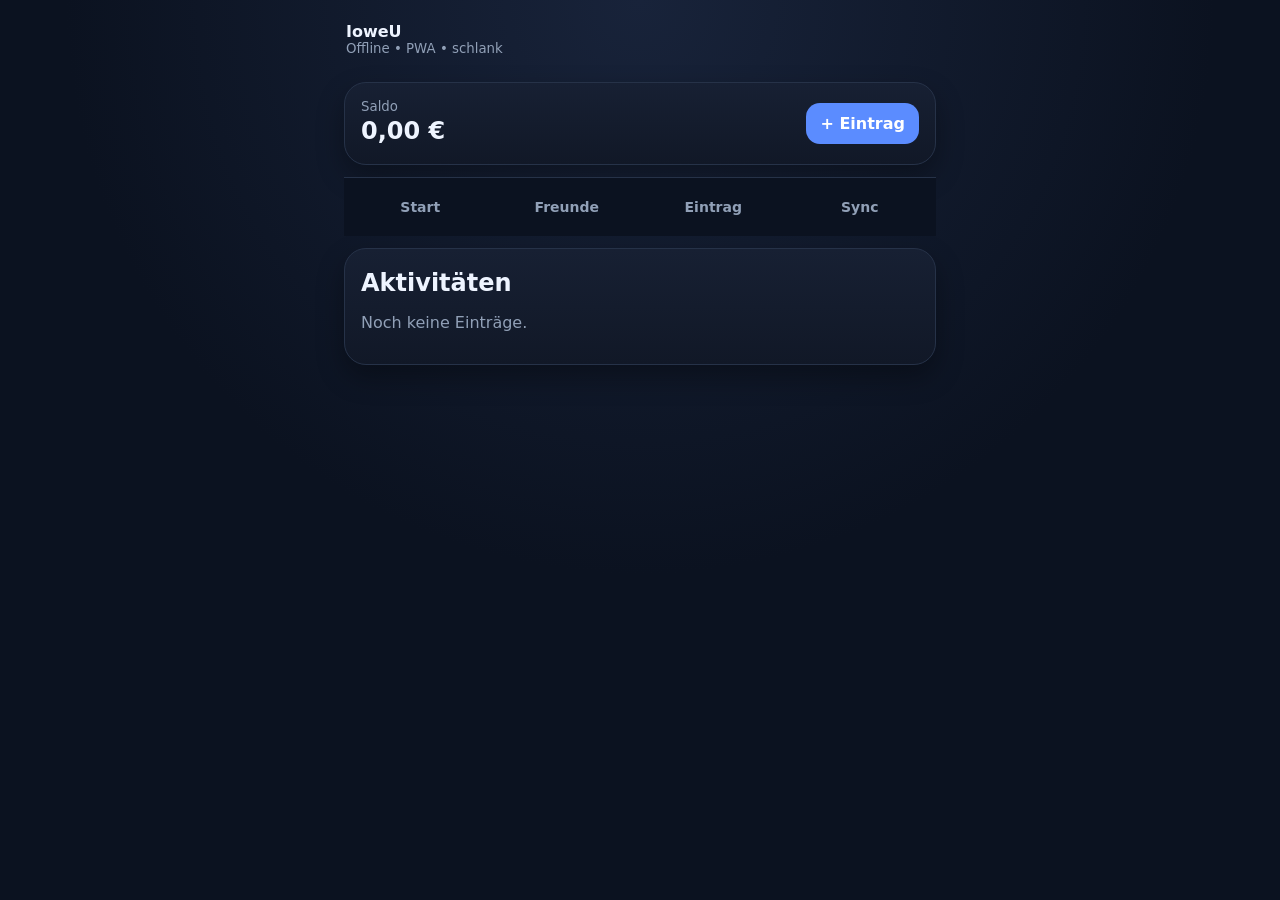
==== index.html @ ce8bedd4 "Convert to GitHub Pages" ====
<!doctype html><html lang="de"><head><meta charset="utf-8"><meta name="viewport" content="width=device-width,initial-scale=1,viewport-fit=cover"><meta name="theme-color" content="#0b1220"><link rel="manifest" href="/manifest.webmanifest"><title>IoweU</title><link rel="stylesheet" href="style.css"></head><body><main class="app"><header><div><b>IoweU</b><small>Offline • PWA • schlank</small></div><button id="install" hidden>Installieren</button></header><section class="card hero"><div><small>Saldo</small><h1 id="saldo">0,00 €</h1></div><button onclick="tab('add')">+ Eintrag</button></section><nav><button onclick="tab('home')">Start</button><button onclick="tab('people')">Freunde</button><button onclick="tab('add')">Eintrag</button><button onclick="tab('sync')">Sync</button></nav><section id="home" class="view"></section><section id="people" class="view hide"></section><section id="add" class="view hide"></section><section id="sync" class="view hide"></section></main><script src="app.js"></script></body></html>
---- style.css ----
:root{--bg:#0b1220;--card:#111827;--card2:#172033;--txt:#eef4ff;--mut:#91a0b7;--pri:#5b8cff;--ok:#26d07c;--bad:#ff6b6b;--line:#263248}*{box-sizing:border-box}body{margin:0;background:radial-gradient(circle at top,#18233a,#0b1220 52%);color:var(--txt);font-family:system-ui,-apple-system,Segoe UI,Roboto,sans-serif}.app{max-width:620px;margin:auto;min-height:100vh;padding:14px 14px 82px}header{display:flex;justify-content:space-between;align-items:center;padding:8px 2px 14px}small{color:var(--mut);display:block}button,input,select,textarea{font:inherit}button{border:0;border-radius:14px;background:var(--pri);color:white;padding:11px 14px;font-weight:700}button.ghost{background:#22304a}.danger{background:var(--bad)}.card{background:linear-gradient(180deg,var(--card2),var(--card));border:1px solid var(--line);border-radius:22px;padding:16px;margin:12px 0;box-shadow:0 12px 28px #0005}.hero{display:flex;align-items:center;justify-content:space-between}h1,h2,h3{margin:.2rem 0}.row{display:flex;gap:8px}.row>*{flex:1}input,select,textarea{width:100%;margin:6px 0 10px;padding:12px;border-radius:14px;border:1px solid var(--line);background:#0d1525;color:var(--txt)}textarea{min-height:96px}nav{position:fixed;left:0;right:0;bottom:0;background:#0b1220e8;backdrop-filter:blur(10px);border-top:1px solid var(--line);display:flex;justify-content:center;gap:6px;padding:9px}nav button{background:transparent;color:var(--mut);font-size:13px;padding:10px}.hide{display:none}.item{border-top:1px solid var(--line);padding:12px 0}.pill{display:inline-block;border:1px solid var(--line);border-radius:99px;padding:3px 8px;color:var(--mut);font-size:12px}.ok{color:var(--ok)}.bad{color:var(--bad)}.mut{color:var(--mut)}pre{white-space:pre-wrap;word-break:break-word;background:#08101d;border:1px solid var(--line);border-radius:14px;padding:12px;max-height:220px;overflow:auto}.actions{display:flex;gap:8px;flex-wrap:wrap}.actions button{flex:1;min-width:130px}

/* NAV FIX */
nav{position:sticky;top:0;z-index:999;display:grid!important;grid-template-columns:repeat(4,1fr);gap:6px;margin:12px 0;padding:6px;background:#0b1220}nav button{display:block!important;min-height:46px;font-size:14px}
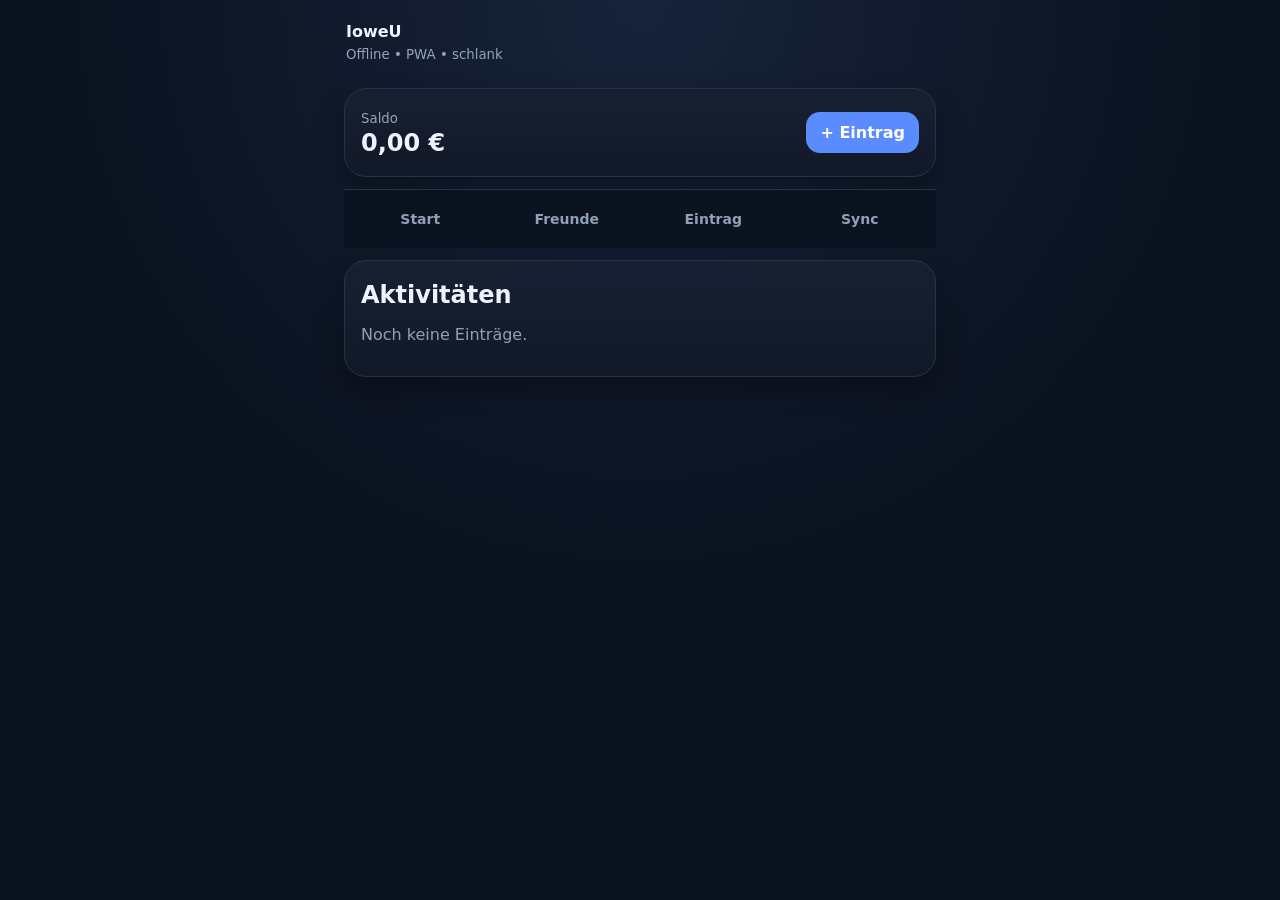
==== commit ef3aaac0: "fix(pwa): align static pages asset paths" ====
--- a/index.html
+++ b/index.html
@@ -1 +1 @@
-<!doctype html><html lang="de"><head><meta charset="utf-8"><meta name="viewport" content="width=device-width,initial-scale=1,viewport-fit=cover"><meta name="theme-color" content="#0b1220"><link rel="manifest" href="/manifest.webmanifest"><title>IoweU</title><link rel="stylesheet" href="style.css"></head><body><main class="app"><header><div><b>IoweU</b><small>Offline • PWA • schlank</small></div><button id="install" hidden>Installieren</button></header><section class="card hero"><div><small>Saldo</small><h1 id="saldo">0,00 €</h1></div><button onclick="tab('add')">+ Eintrag</button></section><nav><button onclick="tab('home')">Start</button><button onclick="tab('people')">Freunde</button><button onclick="tab('add')">Eintrag</button><button onclick="tab('sync')">Sync</button></nav><section id="home" class="view"></section><section id="people" class="view hide"></section><section id="add" class="view hide"></section><section id="sync" class="view hide"></section></main><script src="app.js"></script></body></html>
+<!doctype html><html lang="de"><head><meta charset="utf-8"><meta name="viewport" content="width=device-width,initial-scale=1,viewport-fit=cover"><meta name="theme-color" content="#0b1220"><link rel="manifest" href="manifest.webmanifest"><title>IoweU</title><link rel="stylesheet" href="style.css"></head><body><main class="app"><header><div><b>IoweU</b><small>Offline • PWA • schlank</small></div><button id="install" hidden>Installieren</button></header><section class="card hero"><div><small>Saldo</small><h1 id="saldo">0,00 €</h1></div><button onclick="tab('add')">+ Eintrag</button></section><nav><button onclick="tab('home')">Start</button><button onclick="tab('people')">Freunde</button><button onclick="tab('add')">Eintrag</button><button onclick="tab('sync')">Sync</button></nav><section id="home" class="view"></section><section id="people" class="view hide"></section><section id="add" class="view hide"></section><section id="sync" class="view hide"></section></main><script src="app.js"></script></body></html>
--- a/style.css
+++ b/style.css
@@ -2,3 +2,5 @@
 
 /* NAV FIX */
 nav{position:sticky;top:0;z-index:999;display:grid!important;grid-template-columns:repeat(4,1fr);gap:6px;margin:12px 0;padding:6px;background:#0b1220}nav button{display:block!important;min-height:46px;font-size:14px}
+
+.arrow{align-self:center;font-size:22px;font-weight:800;color:#60a5fa}.target{align-self:center;padding:12px;border-radius:12px;background:#111827;color:#e5e7eb;font-weight:700}label{display:block;margin:8px 0 5px;color:#93c5fd;font-size:13px;font-weight:700}small{display:block;margin-top:6px;color:#94a3b8}
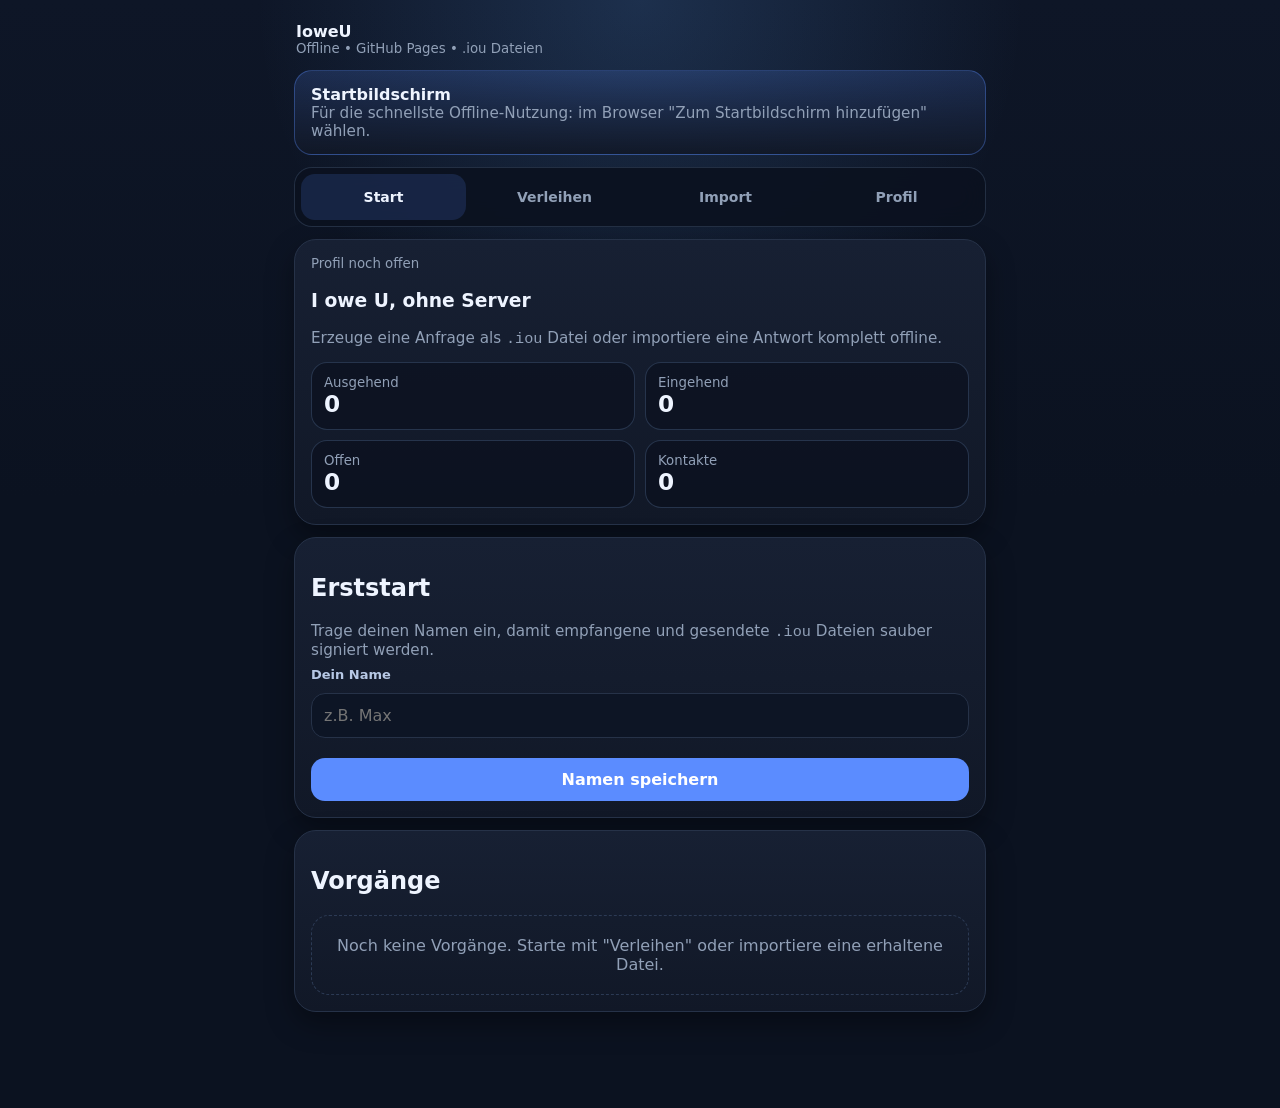
==== commit 534e48a5: "feat(iou): add offline request response workflow" ====
--- a/index.html
+++ b/index.html
@@ -1 +1,38 @@
-<!doctype html><html lang="de"><head><meta charset="utf-8"><meta name="viewport" content="width=device-width,initial-scale=1,viewport-fit=cover"><meta name="theme-color" content="#0b1220"><link rel="manifest" href="manifest.webmanifest"><title>IoweU</title><link rel="stylesheet" href="style.css"></head><body><main class="app"><header><div><b>IoweU</b><small>Offline • PWA • schlank</small></div><button id="install" hidden>Installieren</button></header><section class="card hero"><div><small>Saldo</small><h1 id="saldo">0,00 €</h1></div><button onclick="tab('add')">+ Eintrag</button></section><nav><button onclick="tab('home')">Start</button><button onclick="tab('people')">Freunde</button><button onclick="tab('add')">Eintrag</button><button onclick="tab('sync')">Sync</button></nav><section id="home" class="view"></section><section id="people" class="view hide"></section><section id="add" class="view hide"></section><section id="sync" class="view hide"></section></main><script src="app.js"></script></body></html>
+<!doctype html>
+<html lang="de">
+<head>
+  <meta charset="utf-8">
+  <meta name="viewport" content="width=device-width,initial-scale=1,viewport-fit=cover">
+  <meta name="theme-color" content="#0b1220">
+  <link rel="manifest" href="manifest.webmanifest">
+  <title>IoweU</title>
+  <link rel="stylesheet" href="style.css">
+</head>
+<body>
+  <main class="app">
+    <header class="topbar">
+      <div>
+        <b>IoweU</b>
+        <small>Offline • GitHub Pages • .iou Dateien</small>
+      </div>
+      <button id="install" hidden>Installieren</button>
+    </header>
+
+    <section id="install-banner" class="banner hide"></section>
+
+    <nav class="tabs" aria-label="Navigation">
+      <button type="button" data-view="start">Start</button>
+      <button type="button" data-view="lend">Verleihen</button>
+      <button type="button" data-view="import">Import</button>
+      <button type="button" data-view="profile">Profil</button>
+    </nav>
+
+    <section id="view-start" class="view"></section>
+    <section id="view-lend" class="view hide"></section>
+    <section id="view-import" class="view hide"></section>
+    <section id="view-profile" class="view hide"></section>
+  </main>
+
+  <script src="app.js"></script>
+</body>
+</html>
--- a/style.css
+++ b/style.css
@@ -1,6 +1,310 @@
-:root{--bg:#0b1220;--card:#111827;--card2:#172033;--txt:#eef4ff;--mut:#91a0b7;--pri:#5b8cff;--ok:#26d07c;--bad:#ff6b6b;--line:#263248}*{box-sizing:border-box}body{margin:0;background:radial-gradient(circle at top,#18233a,#0b1220 52%);color:var(--txt);font-family:system-ui,-apple-system,Segoe UI,Roboto,sans-serif}.app{max-width:620px;margin:auto;min-height:100vh;padding:14px 14px 82px}header{display:flex;justify-content:space-between;align-items:center;padding:8px 2px 14px}small{color:var(--mut);display:block}button,input,select,textarea{font:inherit}button{border:0;border-radius:14px;background:var(--pri);color:white;padding:11px 14px;font-weight:700}button.ghost{background:#22304a}.danger{background:var(--bad)}.card{background:linear-gradient(180deg,var(--card2),var(--card));border:1px solid var(--line);border-radius:22px;padding:16px;margin:12px 0;box-shadow:0 12px 28px #0005}.hero{display:flex;align-items:center;justify-content:space-between}h1,h2,h3{margin:.2rem 0}.row{display:flex;gap:8px}.row>*{flex:1}input,select,textarea{width:100%;margin:6px 0 10px;padding:12px;border-radius:14px;border:1px solid var(--line);background:#0d1525;color:var(--txt)}textarea{min-height:96px}nav{position:fixed;left:0;right:0;bottom:0;background:#0b1220e8;backdrop-filter:blur(10px);border-top:1px solid var(--line);display:flex;justify-content:center;gap:6px;padding:9px}nav button{background:transparent;color:var(--mut);font-size:13px;padding:10px}.hide{display:none}.item{border-top:1px solid var(--line);padding:12px 0}.pill{display:inline-block;border:1px solid var(--line);border-radius:99px;padding:3px 8px;color:var(--mut);font-size:12px}.ok{color:var(--ok)}.bad{color:var(--bad)}.mut{color:var(--mut)}pre{white-space:pre-wrap;word-break:break-word;background:#08101d;border:1px solid var(--line);border-radius:14px;padding:12px;max-height:220px;overflow:auto}.actions{display:flex;gap:8px;flex-wrap:wrap}.actions button{flex:1;min-width:130px}
-
-/* NAV FIX */
-nav{position:sticky;top:0;z-index:999;display:grid!important;grid-template-columns:repeat(4,1fr);gap:6px;margin:12px 0;padding:6px;background:#0b1220}nav button{display:block!important;min-height:46px;font-size:14px}
-
-.arrow{align-self:center;font-size:22px;font-weight:800;color:#60a5fa}.target{align-self:center;padding:12px;border-radius:12px;background:#111827;color:#e5e7eb;font-weight:700}label{display:block;margin:8px 0 5px;color:#93c5fd;font-size:13px;font-weight:700}small{display:block;margin-top:6px;color:#94a3b8}
+:root {
+  --bg: #0b1220;
+  --bg-soft: #10192d;
+  --card: #111827;
+  --card2: #172033;
+  --txt: #eef4ff;
+  --mut: #91a0b7;
+  --pri: #5b8cff;
+  --pri-soft: rgba(91, 140, 255, 0.18);
+  --ok: #26d07c;
+  --bad: #ff6b6b;
+  --line: #263248;
+  --line-strong: #33435f;
+}
+
+* {
+  box-sizing: border-box;
+}
+
+html {
+  color-scheme: dark;
+}
+
+body {
+  margin: 0;
+  background:
+    radial-gradient(circle at top, rgba(96, 165, 250, 0.18), transparent 30%),
+    linear-gradient(180deg, #0e1627, var(--bg) 45%);
+  color: var(--txt);
+  font-family: system-ui, -apple-system, BlinkMacSystemFont, "Segoe UI", sans-serif;
+}
+
+button,
+input,
+select,
+textarea {
+  font: inherit;
+}
+
+button {
+  border: 0;
+  border-radius: 14px;
+  background: var(--pri);
+  color: white;
+  padding: 12px 15px;
+  font-weight: 700;
+}
+
+button.ghost {
+  background: #22304a;
+}
+
+button.danger {
+  background: var(--bad);
+}
+
+button.secondary {
+  background: var(--pri-soft);
+  color: #cfe0ff;
+  border: 1px solid rgba(91, 140, 255, 0.28);
+}
+
+input,
+select,
+textarea {
+  width: 100%;
+  margin: 6px 0 10px;
+  padding: 12px;
+  border-radius: 14px;
+  border: 1px solid var(--line);
+  background: #0d1525;
+  color: var(--txt);
+}
+
+textarea {
+  min-height: 130px;
+  resize: vertical;
+}
+
+label {
+  display: block;
+  margin: 8px 0 5px;
+  color: #b7c8e5;
+  font-size: 13px;
+  font-weight: 700;
+}
+
+small {
+  color: var(--mut);
+  display: block;
+}
+
+.app {
+  max-width: 720px;
+  margin: 0 auto;
+  min-height: 100vh;
+  padding: 14px 14px 86px;
+}
+
+.topbar {
+  display: flex;
+  justify-content: space-between;
+  align-items: center;
+  gap: 12px;
+  padding: 8px 2px 14px;
+}
+
+.banner {
+  background: linear-gradient(180deg, rgba(91, 140, 255, 0.18), rgba(17, 24, 39, 0.92));
+  border: 1px solid rgba(91, 140, 255, 0.35);
+  border-radius: 18px;
+  padding: 14px 16px;
+  margin: 0 0 12px;
+}
+
+.tabs {
+  position: sticky;
+  top: 0;
+  z-index: 10;
+  display: grid;
+  grid-template-columns: repeat(4, 1fr);
+  gap: 6px;
+  margin: 12px 0;
+  padding: 6px;
+  background: rgba(11, 18, 32, 0.92);
+  backdrop-filter: blur(12px);
+  border: 1px solid rgba(38, 50, 72, 0.9);
+  border-radius: 18px;
+}
+
+.tabs button {
+  background: transparent;
+  color: var(--mut);
+  min-height: 46px;
+  font-size: 14px;
+  padding: 10px;
+}
+
+.tabs button.active {
+  background: rgba(91, 140, 255, 0.16);
+  color: var(--txt);
+}
+
+.hide {
+  display: none;
+}
+
+.card {
+  background: linear-gradient(180deg, var(--card2), var(--card));
+  border: 1px solid var(--line);
+  border-radius: 22px;
+  padding: 16px;
+  margin: 12px 0;
+  box-shadow: 0 12px 28px rgba(0, 0, 0, 0.35);
+}
+
+.hero {
+  display: grid;
+  gap: 14px;
+}
+
+.hero-grid {
+  display: grid;
+  gap: 10px;
+  grid-template-columns: repeat(2, minmax(0, 1fr));
+}
+
+.metric {
+  background: rgba(9, 15, 28, 0.58);
+  border: 1px solid rgba(51, 67, 95, 0.7);
+  border-radius: 16px;
+  padding: 12px;
+}
+
+.metric-value {
+  font-size: 1.45rem;
+  font-weight: 800;
+}
+
+.row {
+  display: flex;
+  gap: 10px;
+}
+
+.row > * {
+  flex: 1;
+}
+
+.stack {
+  display: grid;
+  gap: 10px;
+}
+
+.actions {
+  display: flex;
+  gap: 8px;
+  flex-wrap: wrap;
+}
+
+.actions button {
+  flex: 1 1 150px;
+}
+
+.list {
+  display: grid;
+  gap: 12px;
+}
+
+.item {
+  border: 1px solid rgba(51, 67, 95, 0.8);
+  border-radius: 18px;
+  padding: 14px;
+  background: rgba(9, 15, 28, 0.42);
+}
+
+.item-head {
+  display: flex;
+  justify-content: space-between;
+  align-items: flex-start;
+  gap: 10px;
+}
+
+.route {
+  font-size: 1.05rem;
+  font-weight: 800;
+}
+
+.code {
+  display: inline-block;
+  margin-top: 6px;
+  padding: 5px 9px;
+  border-radius: 999px;
+  background: rgba(91, 140, 255, 0.12);
+  border: 1px solid rgba(91, 140, 255, 0.3);
+  color: #cfe0ff;
+  font-size: 12px;
+  letter-spacing: 0.08em;
+}
+
+.pill {
+  display: inline-block;
+  border: 1px solid var(--line);
+  border-radius: 999px;
+  padding: 3px 8px;
+  color: var(--mut);
+  font-size: 12px;
+}
+
+.pill.ok {
+  border-color: rgba(38, 208, 124, 0.35);
+  color: #8bf0bf;
+}
+
+.pill.bad {
+  border-color: rgba(255, 107, 107, 0.35);
+  color: #ffb1b1;
+}
+
+.pill.info {
+  border-color: rgba(91, 140, 255, 0.28);
+  color: #cfe0ff;
+}
+
+.mut {
+  color: var(--mut);
+}
+
+.empty {
+  border: 1px dashed rgba(51, 67, 95, 0.8);
+  border-radius: 18px;
+  padding: 20px 14px;
+  color: var(--mut);
+  text-align: center;
+}
+
+.preview {
+  background: rgba(7, 12, 22, 0.7);
+  border: 1px solid rgba(51, 67, 95, 0.7);
+  border-radius: 18px;
+  padding: 14px;
+}
+
+.export-box {
+  white-space: pre-wrap;
+  word-break: break-word;
+  background: #08101d;
+  border: 1px solid var(--line);
+  border-radius: 14px;
+  padding: 12px;
+  max-height: 240px;
+  overflow: auto;
+}
+
+.hint {
+  margin: 0;
+  color: var(--mut);
+  font-size: 0.95rem;
+}
+
+@media (max-width: 560px) {
+  .hero-grid,
+  .row {
+    grid-template-columns: 1fr;
+    flex-direction: column;
+  }
+
+  .tabs button {
+    font-size: 13px;
+  }
+}
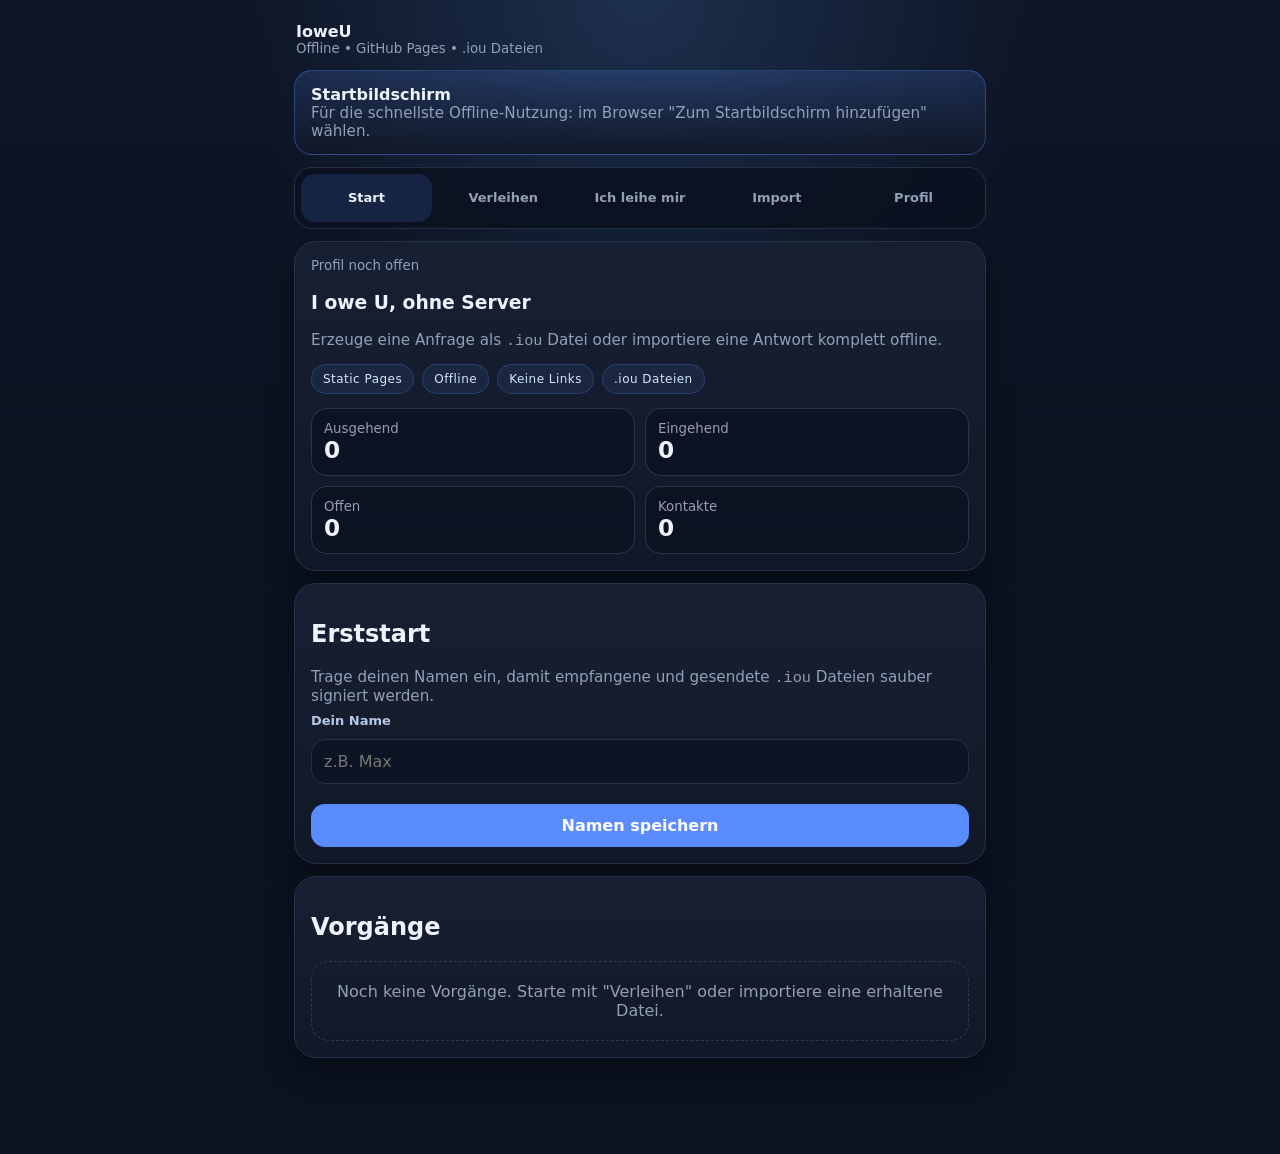
==== commit 93d086af: "fix(nav): promote borrow flow to main tabs" ====
--- a/index.html
+++ b/index.html
@@ -22,7 +22,8 @@
 
     <nav class="tabs" aria-label="Navigation">
       <button type="button" data-view="start">Start</button>
-      <button type="button" data-view="lend">Verleihen</button>
+      <button type="button" data-action="open-lend" data-role="lend">Verleihen</button>
+      <button type="button" data-action="open-lend" data-role="borrow">Ich leihe mir</button>
       <button type="button" data-view="import">Import</button>
       <button type="button" data-view="profile">Profil</button>
     </nav>
--- a/style.css
+++ b/style.css
@@ -118,7 +118,7 @@
   top: 0;
   z-index: 10;
   display: grid;
-  grid-template-columns: repeat(4, 1fr);
+  grid-template-columns: repeat(5, 1fr);
   gap: 6px;
   margin: 12px 0;
   padding: 6px;
@@ -131,9 +131,11 @@
 .tabs button {
   background: transparent;
   color: var(--mut);
-  min-height: 46px;
-  font-size: 14px;
-  padding: 10px;
+  min-height: 48px;
+  font-size: 13px;
+  padding: 8px 6px;
+  line-height: 1.2;
+  text-wrap: balance;
 }
 
 .tabs button.active {
@@ -159,6 +161,24 @@
   gap: 14px;
 }
 
+.chip-row {
+  display: flex;
+  flex-wrap: wrap;
+  gap: 8px;
+}
+
+.chip {
+  display: inline-flex;
+  align-items: center;
+  padding: 7px 11px;
+  border-radius: 999px;
+  border: 1px solid rgba(91, 140, 255, 0.24);
+  background: rgba(91, 140, 255, 0.09);
+  color: #d6e5ff;
+  font-size: 12px;
+  letter-spacing: 0.04em;
+}
+
 .hero-grid {
   display: grid;
   gap: 10px;
@@ -186,9 +206,43 @@
   flex: 1;
 }
 
+.contact-submit {
+  display: flex;
+  align-items: end;
+}
+
+.contact-submit button {
+  width: 100%;
+}
+
 .stack {
   display: grid;
   gap: 10px;
+}
+
+.step-grid {
+  display: grid;
+  grid-template-columns: repeat(4, minmax(0, 1fr));
+  gap: 8px;
+}
+
+.step-card {
+  display: grid;
+  gap: 3px;
+  padding: 10px;
+  border-radius: 14px;
+  background: rgba(8, 14, 26, 0.6);
+  border: 1px solid rgba(51, 67, 95, 0.8);
+}
+
+.step-card strong {
+  color: #dbe7ff;
+  font-size: 1rem;
+}
+
+.step-card span {
+  color: var(--mut);
+  font-size: 12px;
 }
 
 .actions {
@@ -223,6 +277,13 @@
 .route {
   font-size: 1.05rem;
   font-weight: 800;
+}
+
+.value-line {
+  margin-top: 10px;
+  font-size: 1.15rem;
+  font-weight: 700;
+  color: #f4f8ff;
 }
 
 .code {
@@ -280,6 +341,26 @@
   padding: 14px;
 }
 
+.mode-callout,
+.import-card {
+  display: grid;
+  gap: 4px;
+  padding: 12px 14px;
+  border-radius: 16px;
+  border: 1px solid rgba(91, 140, 255, 0.2);
+  background: rgba(91, 140, 255, 0.08);
+}
+
+.mode-callout strong,
+.import-card strong {
+  color: #e8f0ff;
+}
+
+.mode-callout span,
+.import-card span {
+  color: #b9cae5;
+}
+
 .export-box {
   white-space: pre-wrap;
   word-break: break-word;
@@ -297,6 +378,26 @@
   font-size: 0.95rem;
 }
 
+.inline-message {
+  margin: 0;
+  padding: 11px 13px;
+  border-radius: 14px;
+  border: 1px solid transparent;
+  font-size: 0.95rem;
+}
+
+.inline-message.success {
+  color: #d8ffea;
+  background: rgba(38, 208, 124, 0.12);
+  border-color: rgba(38, 208, 124, 0.28);
+}
+
+.inline-message.error {
+  color: #ffd8d8;
+  background: rgba(255, 107, 107, 0.12);
+  border-color: rgba(255, 107, 107, 0.28);
+}
+
 @media (max-width: 560px) {
   .hero-grid,
   .row {
@@ -304,7 +405,15 @@
     flex-direction: column;
   }
 
+  .contact-submit {
+    align-items: stretch;
+  }
+
+  .step-grid {
+    grid-template-columns: repeat(2, minmax(0, 1fr));
+  }
+
   .tabs button {
-    font-size: 13px;
+    font-size: 12px;
   }
 }
